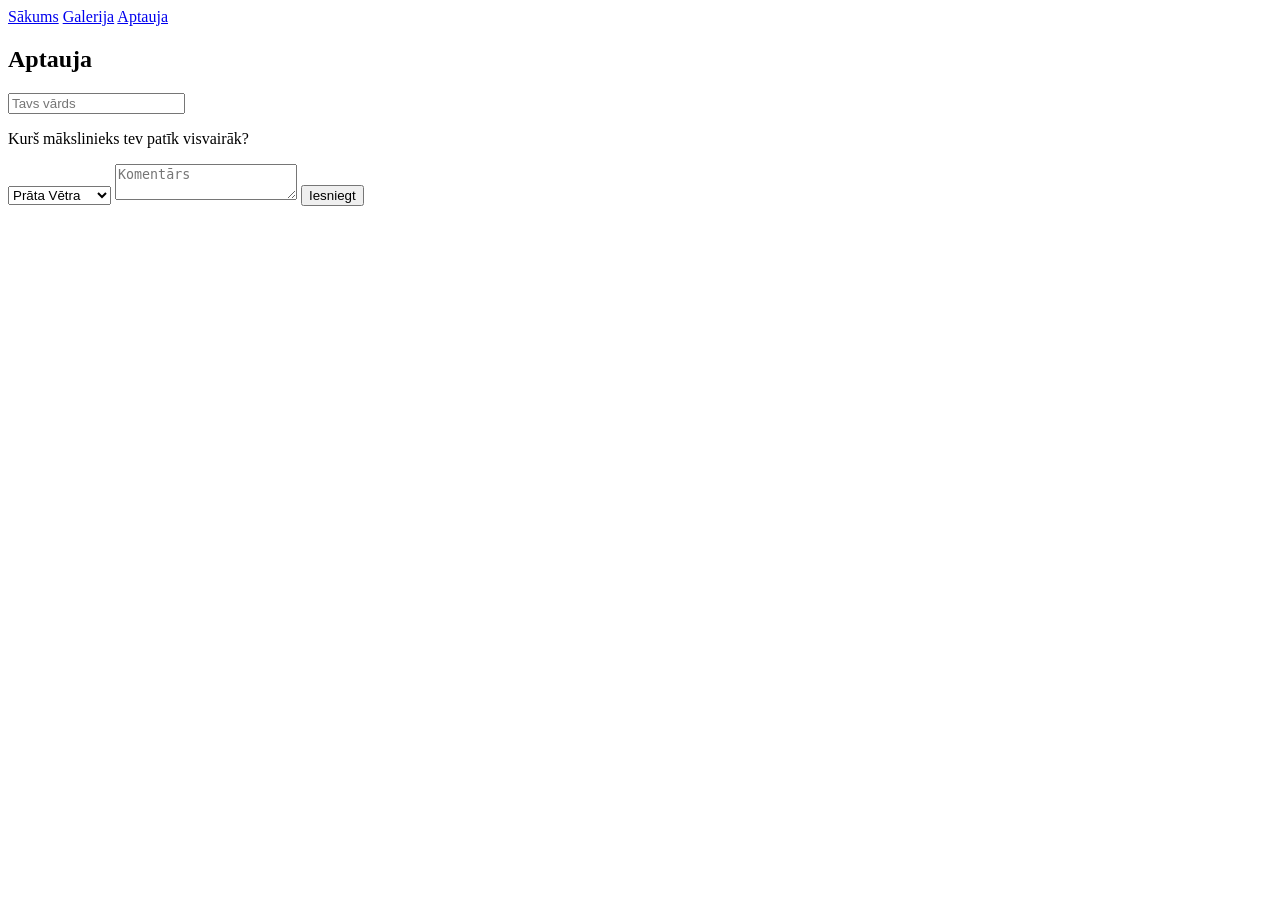
==== aptauja.html @ 79929280 "Add files via upload" ====
<html>
<html lang="lv">
<head>
    <meta charset="UTF-8">
    <title>Aptauja</title>
    <link rel="stylesheet" href="css/style.css">
</head>
<body>

<nav>
    <a href="index.html">Sākums</a>
    <a href="galerija.html">Galerija</a>
    <a href="aptauja.html">Aptauja</a>
</nav>

<h2>Aptauja</h2>

<form id="forma">
    <input type="text" id="vards" placeholder="Tavs vārds">

    <p>Kurš mākslinieks tev patīk visvairāk?</p>
    <select id="izvele">
    <option>Prāta Vētra</option>
    <option>Dons</option>
    <option>Musiqq</option>
    <option>Triana Park</option>
    <option>Aminata</option>
    <option>Prāta Vētra</option>
    <option>Intars Busulis</option>
    <option>Citi zēni</option>
    </select>

    <textarea id="komentars" placeholder="Komentārs"></textarea>

    <button type="submit">Iesniegt</button>
</form>

<p id="rezultats"></p>

<script src="js/script.js"></script>

</body>
</html>
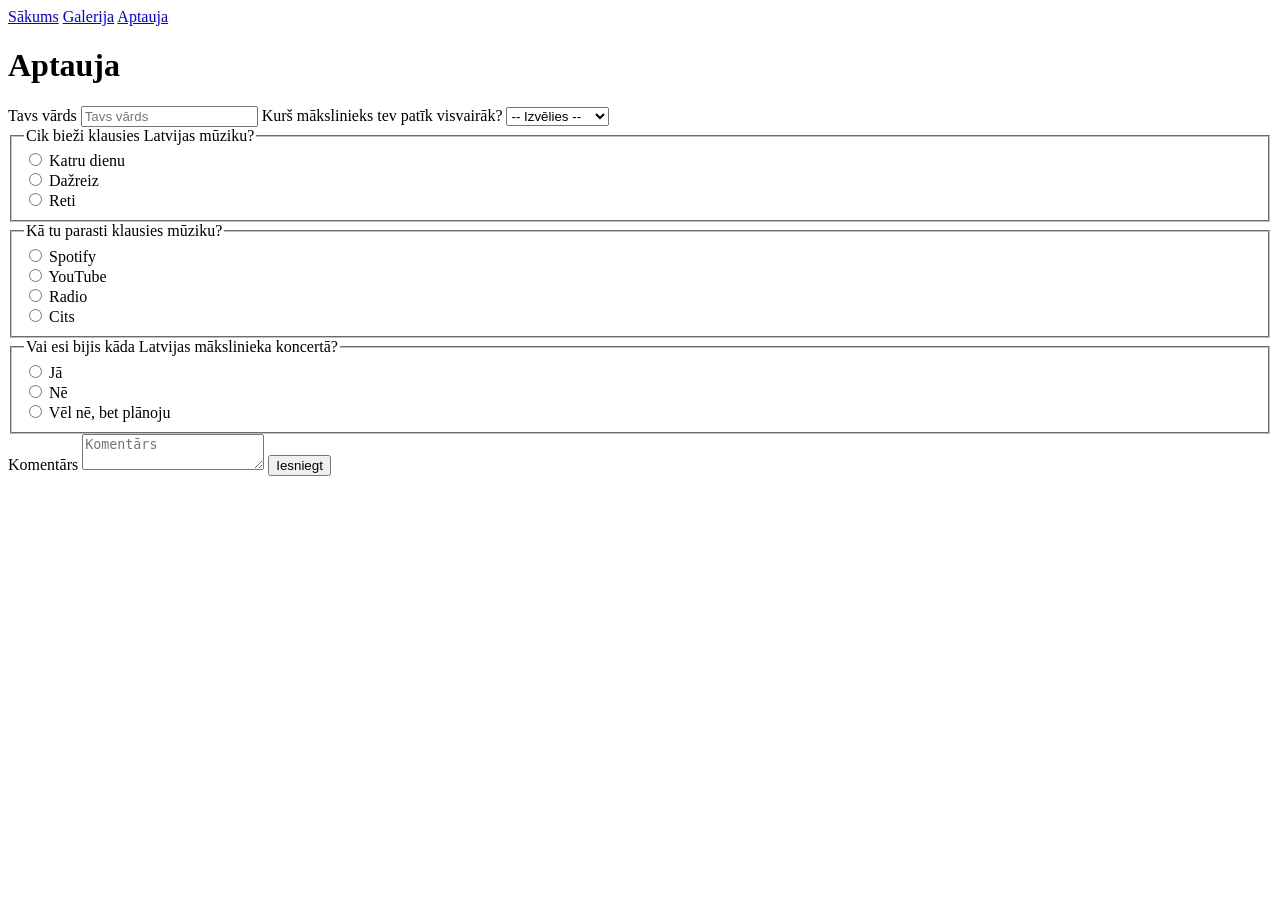
==== commit 89d07646: "Update aptauja.html" ====
--- a/aptauja.html
+++ b/aptauja.html
@@ -1,43 +1,100 @@
-<html>
+<!DOCTYPE html>
 <html lang="lv">
 <head>
     <meta charset="UTF-8">
+    <meta name="viewport" content="width=device-width, initial-scale=1.0">
     <title>Aptauja</title>
     <link rel="stylesheet" href="css/style.css">
 </head>
 <body>
+<header>
+    <nav>
+        <a href="index.html">Sākums</a>
+        <a href="galerija.html">Galerija</a>
+        <a href="aptauja.html">Aptauja</a>
+    </nav>
+</header>
+<main>
+    <h1>Aptauja</h1>
+    <form id="forma">
 
-<nav>
-    <a href="index.html">Sākums</a>
-    <a href="galerija.html">Galerija</a>
-    <a href="aptauja.html">Aptauja</a>
-</nav>
+        <label for="vards">Tavs vārds</label>
+        <input type="text" id="vards" placeholder="Tavs vārds" required>
 
-<h2>Aptauja</h2>
+        <label for="izvele">Kurš mākslinieks tev patīk visvairāk?</label>
+        <select id="izvele" required>
+            <option value="">-- Izvēlies --</option>
+            <option value="prata-vetra">Prāta Vētra</option>
+            <option value="dons">Dons</option>
+            <option value="musiqq">Musiqq</option>
+            <option value="triana-park">Triana Park</option>
+            <option value="aminata">Aminata</option>
+            <option value="busulis">Intars Busulis</option>
+            <option value="citi-zeni">Citi Zēni</option>
+        </select>
 
-<form id="forma">
-    <input type="text" id="vards" placeholder="Tavs vārds">
+        <!-- Jautājums ar radio pogām #1 -->
+        <fieldset>
+            <legend>Cik bieži klausies Latvijas mūziku?</legend>
+            <div>
+                <input type="radio" id="katru-dienu" name="biezums" value="katru-dienu" required>
+                <label for="katru-dienu">Katru dienu</label>
+            </div>
+            <div>
+                <input type="radio" id="dazreiz" name="biezums" value="dazreiz">
+                <label for="dazreiz">Dažreiz</label>
+            </div>
+            <div>
+                <input type="radio" id="reti" name="biezums" value="reti">
+                <label for="reti">Reti</label>
+            </div>
+        </fieldset>
 
-    <p>Kurš mākslinieks tev patīk visvairāk?</p>
-    <select id="izvele">
-    <option>Prāta Vētra</option>
-    <option>Dons</option>
-    <option>Musiqq</option>
-    <option>Triana Park</option>
-    <option>Aminata</option>
-    <option>Prāta Vētra</option>
-    <option>Intars Busulis</option>
-    <option>Citi zēni</option>
-    </select>
+        <!-- Jautājums ar radio pogām #2 -->
+        <fieldset>
+            <legend>Kā tu parasti klausies mūziku?</legend>
+            <div>
+                <input type="radio" id="spotify" name="platforma" value="spotify" required>
+                <label for="spotify">Spotify</label>
+            </div>
+            <div>
+                <input type="radio" id="youtube" name="platforma" value="youtube">
+                <label for="youtube">YouTube</label>
+            </div>
+            <div>
+                <input type="radio" id="radio" name="platforma" value="radio">
+                <label for="radio">Radio</label>
+            </div>
+            <div>
+                <input type="radio" id="cits" name="platforma" value="cits">
+                <label for="cits">Cits</label>
+            </div>
+        </fieldset>
 
-    <textarea id="komentars" placeholder="Komentārs"></textarea>
+        <!-- Jautājums ar radio pogām #3 -->
+        <fieldset>
+            <legend>Vai esi bijis kāda Latvijas mākslinieka koncertā?</legend>
+            <div>
+                <input type="radio" id="ja" name="koncerts" value="ja" required>
+                <label for="ja">Jā</label>
+            </div>
+            <div>
+                <input type="radio" id="ne" name="koncerts" value="ne">
+                <label for="ne">Nē</label>
+            </div>
+            <div>
+                <input type="radio" id="plans" name="koncerts" value="plans">
+                <label for="plans">Vēl nē, bet plānoju</label>
+            </div>
+        </fieldset>
 
-    <button type="submit">Iesniegt</button>
-</form>
+        <label for="komentars">Komentārs</label>
+        <textarea id="komentars" placeholder="Komentārs"></textarea>
 
-<p id="rezultats"></p>
-
+        <button type="submit">Iesniegt</button>
+    </form>
+    <p id="rezultats"></p>
+</main>
 <script src="js/script.js"></script>
-
 </body>
-</html>+</html>
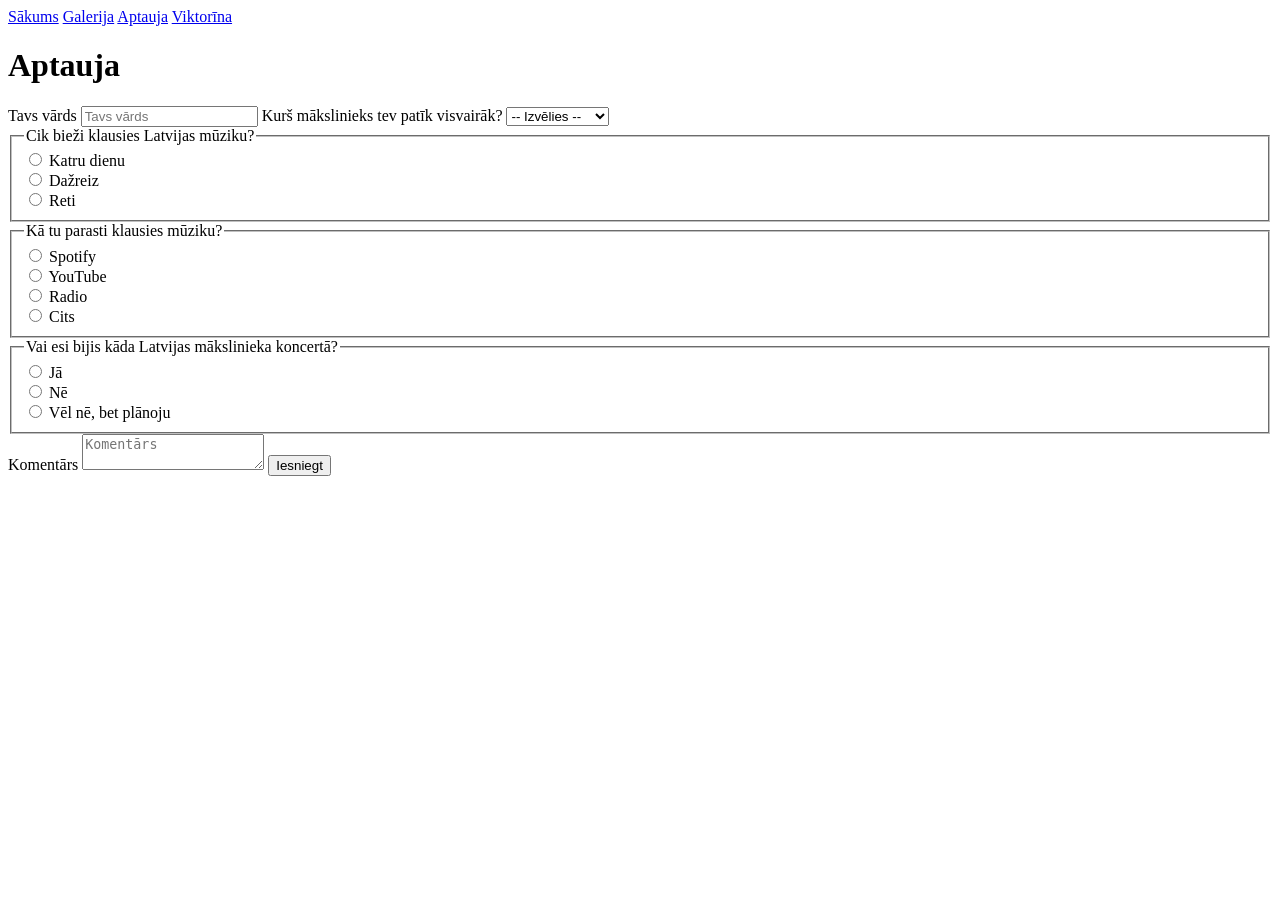
==== commit f7861b2a: "Update aptauja.html" ====
--- a/aptauja.html
+++ b/aptauja.html
@@ -12,6 +12,7 @@
         <a href="index.html">Sākums</a>
         <a href="galerija.html">Galerija</a>
         <a href="aptauja.html">Aptauja</a>
+        <a href="viktorina.html">Viktorīna</a>
     </nav>
 </header>
 <main>
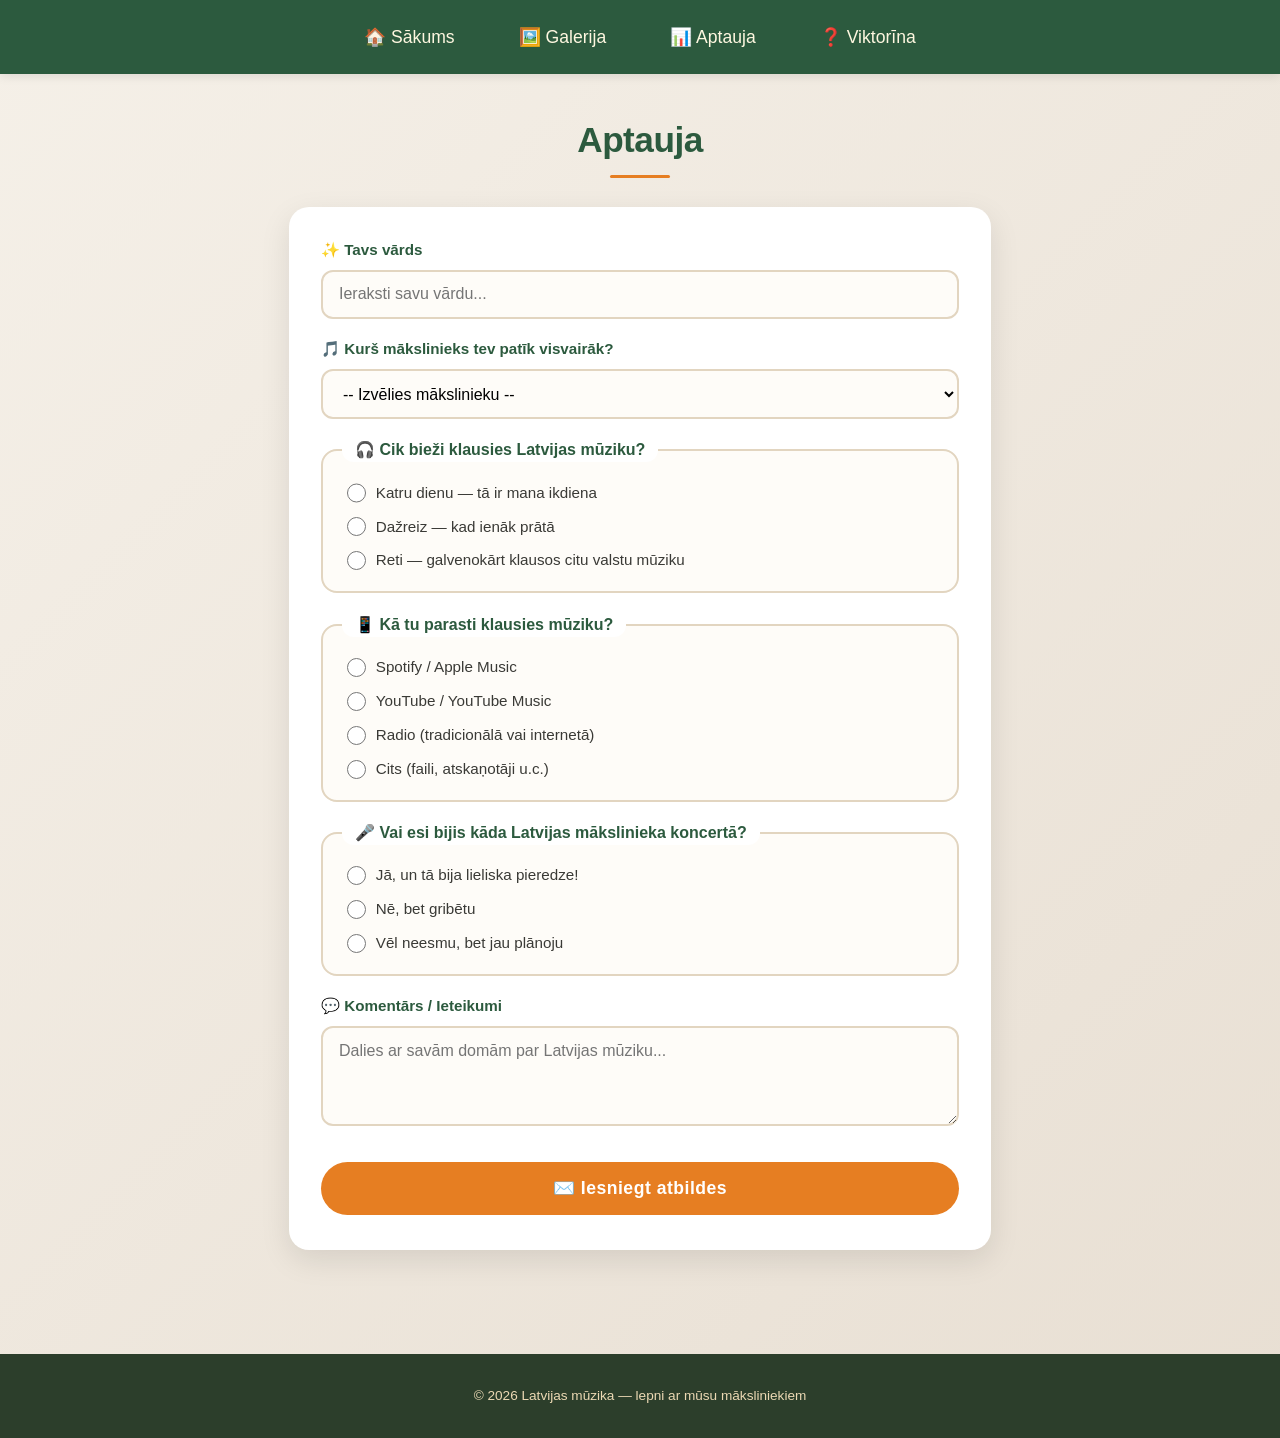
==== commit 58bd5e48: "Update aptauja.html" ====
--- a/aptauja.html
+++ b/aptauja.html
@@ -3,28 +3,268 @@
 <head>
     <meta charset="UTF-8">
     <meta name="viewport" content="width=device-width, initial-scale=1.0">
-    <title>Aptauja</title>
-    <link rel="stylesheet" href="css/style.css">
+    <title>Aptauja – Latvijas pop mūziķi</title>
+    <style>
+        * {
+            margin: 0;
+            padding: 0;
+            box-sizing: border-box;
+        }
+
+        body {
+            font-family: 'Segoe UI', 'Roboto', 'Helvetica Neue', sans-serif;
+            background: linear-gradient(135deg, #f5f0e8 0%, #e8dfd3 100%);
+            color: #2c2b28;
+            line-height: 1.5;
+            min-height: 100vh;
+        }
+
+        /* Header un navigācija */
+        header {
+            background: #2c5a3e;
+            padding: 1rem 2rem;
+            box-shadow: 0 2px 10px rgba(0,0,0,0.1);
+            position: sticky;
+            top: 0;
+            z-index: 100;
+        }
+
+        nav {
+            max-width: 1200px;
+            margin: 0 auto;
+            display: flex;
+            justify-content: center;
+            gap: 2rem;
+            flex-wrap: wrap;
+        }
+
+        nav a {
+            color: #fef7e0;
+            text-decoration: none;
+            font-weight: 500;
+            font-size: 1.1rem;
+            padding: 0.5rem 1rem;
+            border-radius: 25px;
+            transition: all 0.2s ease;
+        }
+
+        nav a:hover {
+            background: rgba(255,255,255,0.2);
+            transform: translateY(-2px);
+        }
+
+        /* Galvenais saturs */
+        main {
+            max-width: 750px;
+            margin: 2.5rem auto;
+            padding: 0 1.5rem;
+        }
+
+        h1 {
+            font-size: 2.2rem;
+            color: #2c5a3e;
+            margin-bottom: 1.8rem;
+            text-align: center;
+            font-weight: 600;
+            letter-spacing: -0.5px;
+            position: relative;
+        }
+
+        h1:after {
+            content: '';
+            display: block;
+            width: 60px;
+            height: 3px;
+            background: #e67e22;
+            margin: 0.5rem auto 0;
+            border-radius: 2px;
+        }
+
+        /* Formas stils */
+        #forma {
+            background: white;
+            border-radius: 20px;
+            padding: 2rem 2rem 2.2rem;
+            box-shadow: 0 10px 30px rgba(0,0,0,0.1);
+        }
+
+        label {
+            display: block;
+            font-weight: 600;
+            color: #2c5a3e;
+            margin-top: 1.2rem;
+            margin-bottom: 0.5rem;
+            font-size: 0.95rem;
+        }
+
+        label:first-of-type {
+            margin-top: 0;
+        }
+
+        input[type="text"],
+        select,
+        textarea {
+            width: 100%;
+            padding: 0.85rem 1rem;
+            border: 2px solid #e2d5c0;
+            border-radius: 12px;
+            font-size: 1rem;
+            font-family: inherit;
+            transition: all 0.2s;
+            background: #fefcf8;
+        }
+
+        input[type="text"]:focus,
+        select:focus,
+        textarea:focus {
+            outline: none;
+            border-color: #e67e22;
+            box-shadow: 0 0 0 3px rgba(230,126,34,0.1);
+            background: white;
+        }
+
+        /* Fieldset (radio grupas) */
+        fieldset {
+            border: 2px solid #e2d5c0;
+            border-radius: 16px;
+            padding: 1.2rem 1.5rem;
+            margin-top: 1.2rem;
+            background: #fefcf8;
+        }
+
+        legend {
+            padding: 0 0.8rem;
+            font-weight: 700;
+            color: #2c5a3e;
+            font-size: 1rem;
+            background: white;
+            border-radius: 20px;
+            margin-left: -0.3rem;
+        }
+
+        fieldset div {
+            margin-bottom: 0.7rem;
+            display: flex;
+            align-items: center;
+            gap: 0.6rem;
+        }
+
+        fieldset div:last-child {
+            margin-bottom: 0;
+        }
+
+        input[type="radio"] {
+            width: 1.2rem;
+            height: 1.2rem;
+            accent-color: #e67e22;
+            cursor: pointer;
+        }
+
+        fieldset label {
+            margin: 0;
+            font-weight: normal;
+            color: #3a3a36;
+            cursor: pointer;
+        }
+
+        textarea {
+            resize: vertical;
+            min-height: 100px;
+        }
+
+        button[type="submit"] {
+            background: #e67e22;
+            color: white;
+            border: none;
+            padding: 1rem 2rem;
+            font-size: 1.1rem;
+            font-weight: 700;
+            border-radius: 40px;
+            cursor: pointer;
+            width: 100%;
+            margin-top: 1.8rem;
+            transition: all 0.2s;
+            letter-spacing: 0.5px;
+        }
+
+        button[type="submit"]:hover {
+            background: #bf6016;
+            transform: translateY(-2px);
+            box-shadow: 0 5px 15px rgba(191,96,22,0.3);
+        }
+
+        /* Rezultāta paziņojums */
+        #rezultats {
+            margin-top: 1.5rem;
+            padding: 1rem;
+            border-radius: 12px;
+            text-align: center;
+            font-weight: 500;
+            transition: all 0.2s;
+        }
+
+        .success-message {
+            background: #d4edda;
+            color: #155724;
+            border-left: 4px solid #28a745;
+        }
+
+        .error-message {
+            background: #f8d7da;
+            color: #721c24;
+            border-left: 4px solid #dc3545;
+        }
+
+        /* Footer */
+        footer {
+            text-align: center;
+            padding: 2rem;
+            margin-top: 3rem;
+            background: #2c3e2b;
+            color: #ecd9b4;
+            font-size: 0.85rem;
+        }
+
+        /* Responsive */
+        @media (max-width: 600px) {
+            main {
+                padding: 0 1rem;
+            }
+            #forma {
+                padding: 1.5rem;
+            }
+            h1 {
+                font-size: 1.8rem;
+            }
+            nav {
+                gap: 1rem;
+            }
+            nav a {
+                font-size: 0.95rem;
+                padding: 0.4rem 0.8rem;
+            }
+        }
+    </style>
 </head>
 <body>
 <header>
     <nav>
-        <a href="index.html">Sākums</a>
-        <a href="galerija.html">Galerija</a>
-        <a href="aptauja.html">Aptauja</a>
-        <a href="viktorina.html">Viktorīna</a>
+        <a href="index.html">🏠 Sākums</a>
+        <a href="galerija.html">🖼️ Galerija</a>
+        <a href="aptauja.html">📊 Aptauja</a>
+        <a href="viktorina.html">❓ Viktorīna</a>
     </nav>
 </header>
+
 <main>
     <h1>Aptauja</h1>
     <form id="forma">
-
-        <label for="vards">Tavs vārds</label>
-        <input type="text" id="vards" placeholder="Tavs vārds" required>
-
-        <label for="izvele">Kurš mākslinieks tev patīk visvairāk?</label>
+        <label for="vards">✨ Tavs vārds</label>
+        <input type="text" id="vards" placeholder="Ieraksti savu vārdu..." required>
+
+        <label for="izvele">🎵 Kurš mākslinieks tev patīk visvairāk?</label>
         <select id="izvele" required>
-            <option value="">-- Izvēlies --</option>
+            <option value="">-- Izvēlies mākslinieku --</option>
             <option value="prata-vetra">Prāta Vētra</option>
             <option value="dons">Dons</option>
             <option value="musiqq">Musiqq</option>
@@ -36,66 +276,164 @@
 
         <!-- Jautājums ar radio pogām #1 -->
         <fieldset>
-            <legend>Cik bieži klausies Latvijas mūziku?</legend>
+            <legend>🎧 Cik bieži klausies Latvijas mūziku?</legend>
             <div>
                 <input type="radio" id="katru-dienu" name="biezums" value="katru-dienu" required>
-                <label for="katru-dienu">Katru dienu</label>
+                <label for="katru-dienu">Katru dienu — tā ir mana ikdiena</label>
             </div>
             <div>
                 <input type="radio" id="dazreiz" name="biezums" value="dazreiz">
-                <label for="dazreiz">Dažreiz</label>
+                <label for="dazreiz">Dažreiz — kad ienāk prātā</label>
             </div>
             <div>
                 <input type="radio" id="reti" name="biezums" value="reti">
-                <label for="reti">Reti</label>
+                <label for="reti">Reti — galvenokārt klausos citu valstu mūziku</label>
             </div>
         </fieldset>
 
         <!-- Jautājums ar radio pogām #2 -->
         <fieldset>
-            <legend>Kā tu parasti klausies mūziku?</legend>
+            <legend>📱 Kā tu parasti klausies mūziku?</legend>
             <div>
                 <input type="radio" id="spotify" name="platforma" value="spotify" required>
-                <label for="spotify">Spotify</label>
+                <label for="spotify">Spotify / Apple Music</label>
             </div>
             <div>
                 <input type="radio" id="youtube" name="platforma" value="youtube">
-                <label for="youtube">YouTube</label>
+                <label for="youtube">YouTube / YouTube Music</label>
             </div>
             <div>
                 <input type="radio" id="radio" name="platforma" value="radio">
-                <label for="radio">Radio</label>
+                <label for="radio">Radio (tradicionālā vai internetā)</label>
             </div>
             <div>
                 <input type="radio" id="cits" name="platforma" value="cits">
-                <label for="cits">Cits</label>
+                <label for="cits">Cits (faili, atskaņotāji u.c.)</label>
             </div>
         </fieldset>
 
         <!-- Jautājums ar radio pogām #3 -->
         <fieldset>
-            <legend>Vai esi bijis kāda Latvijas mākslinieka koncertā?</legend>
+            <legend>🎤 Vai esi bijis kāda Latvijas mākslinieka koncertā?</legend>
             <div>
                 <input type="radio" id="ja" name="koncerts" value="ja" required>
-                <label for="ja">Jā</label>
+                <label for="ja">Jā, un tā bija lieliska pieredze!</label>
             </div>
             <div>
                 <input type="radio" id="ne" name="koncerts" value="ne">
-                <label for="ne">Nē</label>
+                <label for="ne">Nē, bet gribētu</label>
             </div>
             <div>
                 <input type="radio" id="plans" name="koncerts" value="plans">
-                <label for="plans">Vēl nē, bet plānoju</label>
+                <label for="plans">Vēl neesmu, bet jau plānoju</label>
             </div>
         </fieldset>
 
-        <label for="komentars">Komentārs</label>
-        <textarea id="komentars" placeholder="Komentārs"></textarea>
-
-        <button type="submit">Iesniegt</button>
+        <label for="komentars">💬 Komentārs / Ieteikumi</label>
+        <textarea id="komentars" placeholder="Dalies ar savām domām par Latvijas mūziku..."></textarea>
+
+        <button type="submit">✉️ Iesniegt atbildes</button>
     </form>
     <p id="rezultats"></p>
 </main>
-<script src="js/script.js"></script>
+
+<footer>
+    <p>© 2026 Latvijas mūzika — lepni ar mūsu māksliniekiem</p>
+</footer>
+
+<script>
+    // Aptaujas apstrāde
+    const forma = document.getElementById('forma');
+    const rezultatsParagr = document.getElementById('rezultats');
+
+    forma.addEventListener('submit', function(event) {
+        event.preventDefault();
+
+        // Validācija
+        const vards = document.getElementById('vards').value.trim();
+        const izvele = document.getElementById('izvele').value;
+        
+        if (!vards) {
+            paraditKļūdu('Lūdzu, ievadi savu vārdu!');
+            return;
+        }
+        
+        if (!izvele) {
+            paraditKļūdu('Lūdzu, izvēlies savu mīļāko mākslinieku!');
+            return;
+        }
+
+        // Pārbaudīt radio grupas
+        const biezkumsRad = document.querySelector('input[name="biezums"]:checked');
+        const platformaRad = document.querySelector('input[name="platforma"]:checked');
+        const koncertsRad = document.querySelector('input[name="koncerts"]:checked');
+        
+        if (!biezkumsRad) {
+            paraditKļūdu('Lūdzu, atbildi uz jautājumu "Cik bieži klausies Latvijas mūziku?"');
+            return;
+        }
+        
+        if (!platformaRad) {
+            paraditKļūdu('Lūdzu, atbildi uz jautājumu "Kā tu parasti klausies mūziku?"');
+            return;
+        }
+        
+        if (!koncertsRad) {
+            paraditKļūdu('Lūdzu, atbildi uz jautājumu par koncertu apmeklēšanu!');
+            return;
+        }
+
+        // Iegūt izvēlēto mākslinieka nosaukumu
+        const izveleSelect = document.getElementById('izvele');
+        const izveletaisMaksl = izveleSelect.options[izveleSelect.selectedIndex].text;
+        
+        const komentars = document.getElementById('komentars').value.trim();
+        
+        // Rezultāta ziņojums
+        const rezultatsZina = `🎉 Paldies, ${vards}! Tavas atbildes ir saņemtas!<br>
+                               📌 Mīļākais mākslinieks: ${izveletaisMaksl}<br>
+                               ${komentars ? `💬 Komentārs: "${komentars}"` : ''}`;
+        
+        rezultatsParagr.innerHTML = rezultatsZina;
+        rezultatsParagr.className = 'success-message';
+        rezultatsParagr.style.display = 'block';
+        
+        // Notīrīt formu (pēc izvēles)
+        forma.reset();
+        
+        // Pēc 5 sekundēm paslēpt ziņu
+        setTimeout(() => {
+            rezultatsParagr.style.display = 'none';
+        }, 5000);
+        
+        // Opcionāli - ierakstīt konsolē (simulē datu saglabāšanu)
+        console.log('Aptaujas dati:', {
+            vards: vards,
+            izvele: izveletaisMaksl,
+            biezkums: biezkumsRad.value,
+            platforma: platformaRad.value,
+            koncerts: koncertsRad.value,
+            komentars: komentars
+        });
+    });
+    
+    function paraditKļūdu(ziņa) {
+        rezultatsParagr.innerHTML = `⚠️ ${ziņa}`;
+        rezultatsParagr.className = 'error-message';
+        rezultatsParagr.style.display = 'block';
+        
+        setTimeout(() => {
+            rezultatsParagr.style.display = 'none';
+        }, 4000);
+    }
+    
+    // Automātiski paslēpt rezultātu, ja lietotājs sāk aizpildīt formu no jauna
+    const visiLauki = forma.querySelectorAll('input, select, textarea');
+    visiLauki.forEach(lauks => {
+        lauks.addEventListener('focus', () => {
+            rezultatsParagr.style.display = 'none';
+        });
+    });
+</script>
 </body>
 </html>
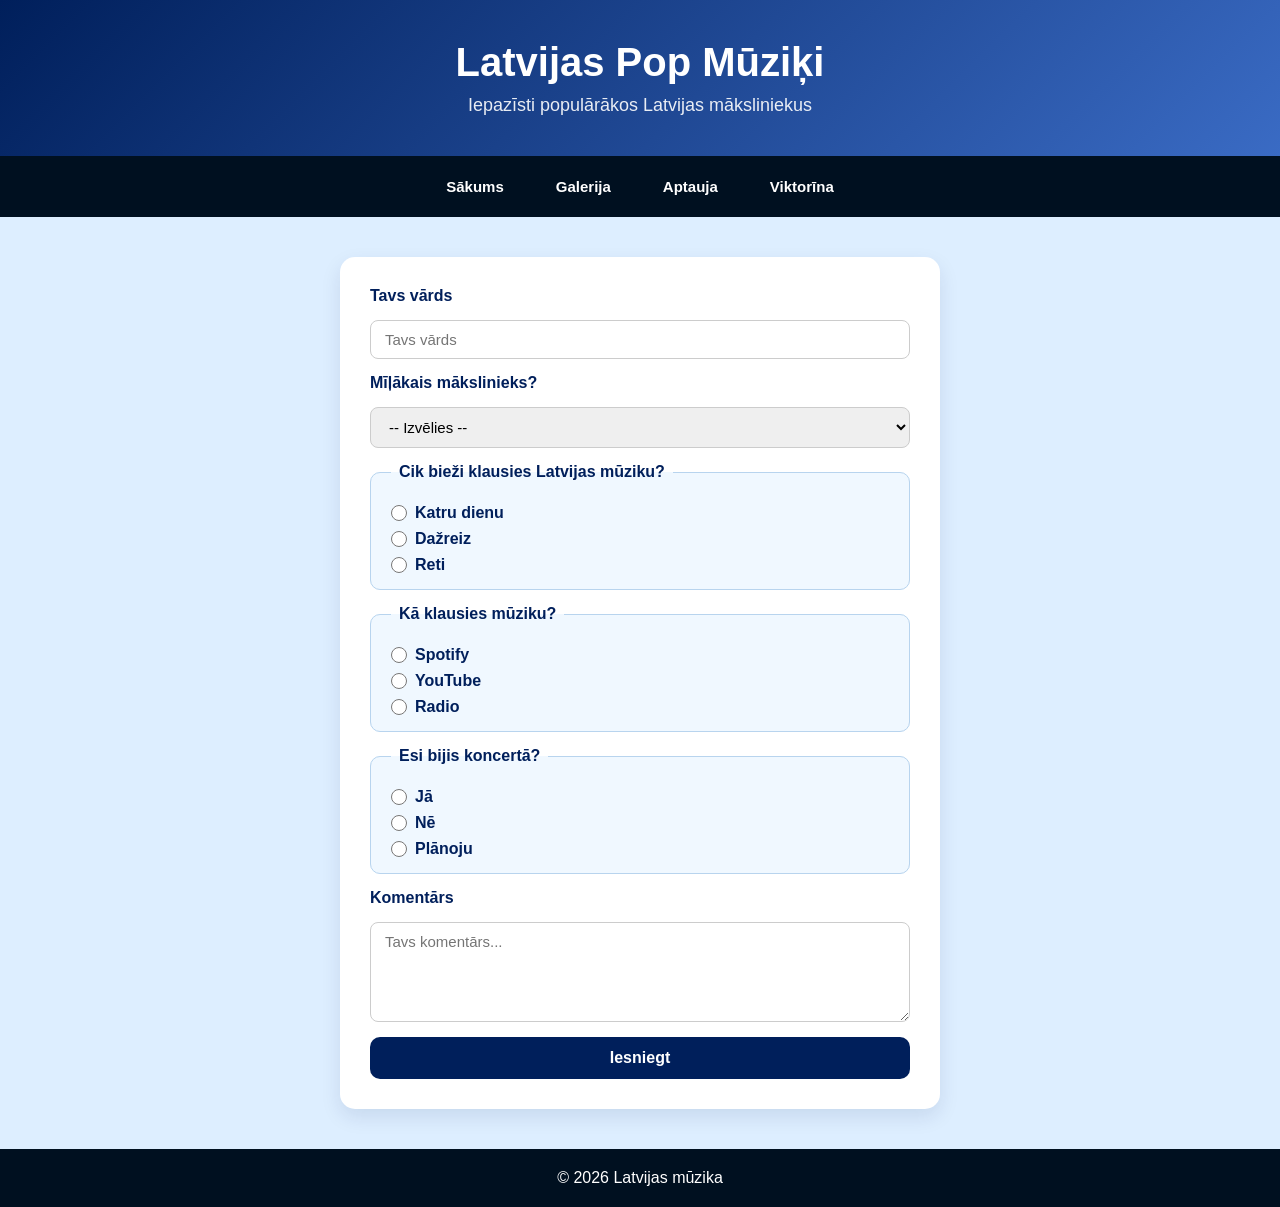
==== commit 34bb8647: "Update aptauja.html" ====
--- a/aptauja.html
+++ b/aptauja.html
@@ -1,439 +1,49 @@
 <!DOCTYPE html>
 <html lang="lv">
-<head>
-    <meta charset="UTF-8">
-    <meta name="viewport" content="width=device-width, initial-scale=1.0">
-    <title>Aptauja – Latvijas pop mūziķi</title>
-    <style>
-        * {
-            margin: 0;
-            padding: 0;
-            box-sizing: border-box;
-        }
+<head><meta charset="UTF-8"><meta name="viewport" content="width=device-width, initial-scale=1.0"><title>Aptauja</title><link rel="stylesheet" href="style.css"></head>
+<body>
+<header><h1>Latvijas Pop Mūziķi</h1><p>Iepazīsti populārākos Latvijas māksliniekus</p></header>
+<nav><a href="index.html">Sākums</a><a href="galerija.html">Galerija</a><a href="aptauja.html">Aptauja</a><a href="viktorina.html">Viktorīna</a></nav>
 
-        body {
-            font-family: 'Segoe UI', 'Roboto', 'Helvetica Neue', sans-serif;
-            background: linear-gradient(135deg, #f5f0e8 0%, #e8dfd3 100%);
-            color: #2c2b28;
-            line-height: 1.5;
-            min-height: 100vh;
-        }
-
-        /* Header un navigācija */
-        header {
-            background: #2c5a3e;
-            padding: 1rem 2rem;
-            box-shadow: 0 2px 10px rgba(0,0,0,0.1);
-            position: sticky;
-            top: 0;
-            z-index: 100;
-        }
-
-        nav {
-            max-width: 1200px;
-            margin: 0 auto;
-            display: flex;
-            justify-content: center;
-            gap: 2rem;
-            flex-wrap: wrap;
-        }
-
-        nav a {
-            color: #fef7e0;
-            text-decoration: none;
-            font-weight: 500;
-            font-size: 1.1rem;
-            padding: 0.5rem 1rem;
-            border-radius: 25px;
-            transition: all 0.2s ease;
-        }
-
-        nav a:hover {
-            background: rgba(255,255,255,0.2);
-            transform: translateY(-2px);
-        }
-
-        /* Galvenais saturs */
-        main {
-            max-width: 750px;
-            margin: 2.5rem auto;
-            padding: 0 1.5rem;
-        }
-
-        h1 {
-            font-size: 2.2rem;
-            color: #2c5a3e;
-            margin-bottom: 1.8rem;
-            text-align: center;
-            font-weight: 600;
-            letter-spacing: -0.5px;
-            position: relative;
-        }
-
-        h1:after {
-            content: '';
-            display: block;
-            width: 60px;
-            height: 3px;
-            background: #e67e22;
-            margin: 0.5rem auto 0;
-            border-radius: 2px;
-        }
-
-        /* Formas stils */
-        #forma {
-            background: white;
-            border-radius: 20px;
-            padding: 2rem 2rem 2.2rem;
-            box-shadow: 0 10px 30px rgba(0,0,0,0.1);
-        }
-
-        label {
-            display: block;
-            font-weight: 600;
-            color: #2c5a3e;
-            margin-top: 1.2rem;
-            margin-bottom: 0.5rem;
-            font-size: 0.95rem;
-        }
-
-        label:first-of-type {
-            margin-top: 0;
-        }
-
-        input[type="text"],
-        select,
-        textarea {
-            width: 100%;
-            padding: 0.85rem 1rem;
-            border: 2px solid #e2d5c0;
-            border-radius: 12px;
-            font-size: 1rem;
-            font-family: inherit;
-            transition: all 0.2s;
-            background: #fefcf8;
-        }
-
-        input[type="text"]:focus,
-        select:focus,
-        textarea:focus {
-            outline: none;
-            border-color: #e67e22;
-            box-shadow: 0 0 0 3px rgba(230,126,34,0.1);
-            background: white;
-        }
-
-        /* Fieldset (radio grupas) */
-        fieldset {
-            border: 2px solid #e2d5c0;
-            border-radius: 16px;
-            padding: 1.2rem 1.5rem;
-            margin-top: 1.2rem;
-            background: #fefcf8;
-        }
-
-        legend {
-            padding: 0 0.8rem;
-            font-weight: 700;
-            color: #2c5a3e;
-            font-size: 1rem;
-            background: white;
-            border-radius: 20px;
-            margin-left: -0.3rem;
-        }
-
-        fieldset div {
-            margin-bottom: 0.7rem;
-            display: flex;
-            align-items: center;
-            gap: 0.6rem;
-        }
-
-        fieldset div:last-child {
-            margin-bottom: 0;
-        }
-
-        input[type="radio"] {
-            width: 1.2rem;
-            height: 1.2rem;
-            accent-color: #e67e22;
-            cursor: pointer;
-        }
-
-        fieldset label {
-            margin: 0;
-            font-weight: normal;
-            color: #3a3a36;
-            cursor: pointer;
-        }
-
-        textarea {
-            resize: vertical;
-            min-height: 100px;
-        }
-
-        button[type="submit"] {
-            background: #e67e22;
-            color: white;
-            border: none;
-            padding: 1rem 2rem;
-            font-size: 1.1rem;
-            font-weight: 700;
-            border-radius: 40px;
-            cursor: pointer;
-            width: 100%;
-            margin-top: 1.8rem;
-            transition: all 0.2s;
-            letter-spacing: 0.5px;
-        }
-
-        button[type="submit"]:hover {
-            background: #bf6016;
-            transform: translateY(-2px);
-            box-shadow: 0 5px 15px rgba(191,96,22,0.3);
-        }
-
-        /* Rezultāta paziņojums */
-        #rezultats {
-            margin-top: 1.5rem;
-            padding: 1rem;
-            border-radius: 12px;
-            text-align: center;
-            font-weight: 500;
-            transition: all 0.2s;
-        }
-
-        .success-message {
-            background: #d4edda;
-            color: #155724;
-            border-left: 4px solid #28a745;
-        }
-
-        .error-message {
-            background: #f8d7da;
-            color: #721c24;
-            border-left: 4px solid #dc3545;
-        }
-
-        /* Footer */
-        footer {
-            text-align: center;
-            padding: 2rem;
-            margin-top: 3rem;
-            background: #2c3e2b;
-            color: #ecd9b4;
-            font-size: 0.85rem;
-        }
-
-        /* Responsive */
-        @media (max-width: 600px) {
-            main {
-                padding: 0 1rem;
-            }
-            #forma {
-                padding: 1.5rem;
-            }
-            h1 {
-                font-size: 1.8rem;
-            }
-            nav {
-                gap: 1rem;
-            }
-            nav a {
-                font-size: 0.95rem;
-                padding: 0.4rem 0.8rem;
-            }
-        }
-    </style>
-</head>
-<body>
-<header>
-    <nav>
-        <a href="index.html">🏠 Sākums</a>
-        <a href="galerija.html">🖼️ Galerija</a>
-        <a href="aptauja.html">📊 Aptauja</a>
-        <a href="viktorina.html">❓ Viktorīna</a>
-    </nav>
-</header>
-
-<main>
-    <h1>Aptauja</h1>
-    <form id="forma">
-        <label for="vards">✨ Tavs vārds</label>
-        <input type="text" id="vards" placeholder="Ieraksti savu vārdu..." required>
-
-        <label for="izvele">🎵 Kurš mākslinieks tev patīk visvairāk?</label>
-        <select id="izvele" required>
-            <option value="">-- Izvēlies mākslinieku --</option>
-            <option value="prata-vetra">Prāta Vētra</option>
-            <option value="dons">Dons</option>
-            <option value="musiqq">Musiqq</option>
-            <option value="triana-park">Triana Park</option>
-            <option value="aminata">Aminata</option>
-            <option value="busulis">Intars Busulis</option>
-            <option value="citi-zeni">Citi Zēni</option>
-        </select>
-
-        <!-- Jautājums ar radio pogām #1 -->
-        <fieldset>
-            <legend>🎧 Cik bieži klausies Latvijas mūziku?</legend>
-            <div>
-                <input type="radio" id="katru-dienu" name="biezums" value="katru-dienu" required>
-                <label for="katru-dienu">Katru dienu — tā ir mana ikdiena</label>
-            </div>
-            <div>
-                <input type="radio" id="dazreiz" name="biezums" value="dazreiz">
-                <label for="dazreiz">Dažreiz — kad ienāk prātā</label>
-            </div>
-            <div>
-                <input type="radio" id="reti" name="biezums" value="reti">
-                <label for="reti">Reti — galvenokārt klausos citu valstu mūziku</label>
-            </div>
-        </fieldset>
-
-        <!-- Jautājums ar radio pogām #2 -->
-        <fieldset>
-            <legend>📱 Kā tu parasti klausies mūziku?</legend>
-            <div>
-                <input type="radio" id="spotify" name="platforma" value="spotify" required>
-                <label for="spotify">Spotify / Apple Music</label>
-            </div>
-            <div>
-                <input type="radio" id="youtube" name="platforma" value="youtube">
-                <label for="youtube">YouTube / YouTube Music</label>
-            </div>
-            <div>
-                <input type="radio" id="radio" name="platforma" value="radio">
-                <label for="radio">Radio (tradicionālā vai internetā)</label>
-            </div>
-            <div>
-                <input type="radio" id="cits" name="platforma" value="cits">
-                <label for="cits">Cits (faili, atskaņotāji u.c.)</label>
-            </div>
-        </fieldset>
-
-        <!-- Jautājums ar radio pogām #3 -->
-        <fieldset>
-            <legend>🎤 Vai esi bijis kāda Latvijas mākslinieka koncertā?</legend>
-            <div>
-                <input type="radio" id="ja" name="koncerts" value="ja" required>
-                <label for="ja">Jā, un tā bija lieliska pieredze!</label>
-            </div>
-            <div>
-                <input type="radio" id="ne" name="koncerts" value="ne">
-                <label for="ne">Nē, bet gribētu</label>
-            </div>
-            <div>
-                <input type="radio" id="plans" name="koncerts" value="plans">
-                <label for="plans">Vēl neesmu, bet jau plānoju</label>
-            </div>
-        </fieldset>
-
-        <label for="komentars">💬 Komentārs / Ieteikumi</label>
-        <textarea id="komentars" placeholder="Dalies ar savām domām par Latvijas mūziku..."></textarea>
-
-        <button type="submit">✉️ Iesniegt atbildes</button>
-    </form>
-    <p id="rezultats"></p>
-</main>
-
-<footer>
-    <p>© 2026 Latvijas mūzika — lepni ar mūsu māksliniekiem</p>
-</footer>
+<form id="forma">
+    <label>Tavs vārds</label>
+    <input type="text" id="vards" placeholder="Tavs vārds" required>
+    <label>Mīļākais mākslinieks?</label>
+    <select id="izvele" required><option value="">-- Izvēlies --</option><option>Prāta Vētra</option><option>Dons</option><option>Musiqq</option><option>Triana Park</option><option>Aminata</option><option>Intars Busulis</option><option>Citi Zēni</option></select>
+    <fieldset><legend>Cik bieži klausies Latvijas mūziku?</legend>
+        <div><input type="radio" name="biezums" value="katru-dienu" required><label>Katru dienu</label></div>
+        <div><input type="radio" name="biezums" value="dazreiz"><label>Dažreiz</label></div>
+        <div><input type="radio" name="biezums" value="reti"><label>Reti</label></div>
+    </fieldset>
+    <fieldset><legend>Kā klausies mūziku?</legend>
+        <div><input type="radio" name="platforma" value="spotify" required><label>Spotify</label></div>
+        <div><input type="radio" name="platforma" value="youtube"><label>YouTube</label></div>
+        <div><input type="radio" name="platforma" value="radio"><label>Radio</label></div>
+    </fieldset>
+    <fieldset><legend>Esi bijis koncertā?</legend>
+        <div><input type="radio" name="koncerts" value="ja" required><label>Jā</label></div>
+        <div><input type="radio" name="koncerts" value="ne"><label>Nē</label></div>
+        <div><input type="radio" name="koncerts" value="plans"><label>Plānoju</label></div>
+    </fieldset>
+    <label>Komentārs</label><textarea id="komentars" placeholder="Tavs komentārs..."></textarea>
+    <button type="submit">Iesniegt</button>
+</form>
+<p id="rezultats"></p>
+<footer><p>© 2026 Latvijas mūzika</p></footer>
 
 <script>
-    // Aptaujas apstrāde
-    const forma = document.getElementById('forma');
-    const rezultatsParagr = document.getElementById('rezultats');
-
-    forma.addEventListener('submit', function(event) {
-        event.preventDefault();
-
-        // Validācija
-        const vards = document.getElementById('vards').value.trim();
-        const izvele = document.getElementById('izvele').value;
-        
-        if (!vards) {
-            paraditKļūdu('Lūdzu, ievadi savu vārdu!');
-            return;
-        }
-        
-        if (!izvele) {
-            paraditKļūdu('Lūdzu, izvēlies savu mīļāko mākslinieku!');
-            return;
-        }
-
-        // Pārbaudīt radio grupas
-        const biezkumsRad = document.querySelector('input[name="biezums"]:checked');
-        const platformaRad = document.querySelector('input[name="platforma"]:checked');
-        const koncertsRad = document.querySelector('input[name="koncerts"]:checked');
-        
-        if (!biezkumsRad) {
-            paraditKļūdu('Lūdzu, atbildi uz jautājumu "Cik bieži klausies Latvijas mūziku?"');
-            return;
-        }
-        
-        if (!platformaRad) {
-            paraditKļūdu('Lūdzu, atbildi uz jautājumu "Kā tu parasti klausies mūziku?"');
-            return;
-        }
-        
-        if (!koncertsRad) {
-            paraditKļūdu('Lūdzu, atbildi uz jautājumu par koncertu apmeklēšanu!');
-            return;
-        }
-
-        // Iegūt izvēlēto mākslinieka nosaukumu
-        const izveleSelect = document.getElementById('izvele');
-        const izveletaisMaksl = izveleSelect.options[izveleSelect.selectedIndex].text;
-        
-        const komentars = document.getElementById('komentars').value.trim();
-        
-        // Rezultāta ziņojums
-        const rezultatsZina = `🎉 Paldies, ${vards}! Tavas atbildes ir saņemtas!<br>
-                               📌 Mīļākais mākslinieks: ${izveletaisMaksl}<br>
-                               ${komentars ? `💬 Komentārs: "${komentars}"` : ''}`;
-        
-        rezultatsParagr.innerHTML = rezultatsZina;
-        rezultatsParagr.className = 'success-message';
-        rezultatsParagr.style.display = 'block';
-        
-        // Notīrīt formu (pēc izvēles)
-        forma.reset();
-        
-        // Pēc 5 sekundēm paslēpt ziņu
-        setTimeout(() => {
-            rezultatsParagr.style.display = 'none';
-        }, 5000);
-        
-        // Opcionāli - ierakstīt konsolē (simulē datu saglabāšanu)
-        console.log('Aptaujas dati:', {
-            vards: vards,
-            izvele: izveletaisMaksl,
-            biezkums: biezkumsRad.value,
-            platforma: platformaRad.value,
-            koncerts: koncertsRad.value,
-            komentars: komentars
-        });
-    });
-    
-    function paraditKļūdu(ziņa) {
-        rezultatsParagr.innerHTML = `⚠️ ${ziņa}`;
-        rezultatsParagr.className = 'error-message';
-        rezultatsParagr.style.display = 'block';
-        
-        setTimeout(() => {
-            rezultatsParagr.style.display = 'none';
-        }, 4000);
-    }
-    
-    // Automātiski paslēpt rezultātu, ja lietotājs sāk aizpildīt formu no jauna
-    const visiLauki = forma.querySelectorAll('input, select, textarea');
-    visiLauki.forEach(lauks => {
-        lauks.addEventListener('focus', () => {
-            rezultatsParagr.style.display = 'none';
-        });
-    });
+document.getElementById('forma').addEventListener('submit',function(e){
+    e.preventDefault();
+    let vards=document.getElementById('vards').value.trim();
+    let izvele=document.getElementById('izvele').value;
+    if(!vards||!izvele) return alert('Lūdzu aizpildi vārdu un izvēlies mākslinieku!');
+    if(!document.querySelector('input[name="biezums"]:checked')) return alert('Izvēlies, cik bieži klausies mūziku!');
+    if(!document.querySelector('input[name="platforma"]:checked')) return alert('Izvēlies platformu!');
+    if(!document.querySelector('input[name="koncerts"]:checked')) return alert('Izvēlies par koncertu!');
+    document.getElementById('rezultats').innerHTML='✅ Paldies, '+vards+'! Tava atbilde pieņemta!';
+    document.getElementById('forma').reset();
+    setTimeout(()=>document.getElementById('rezultats').innerHTML='',3000);
+});
 </script>
 </body>
 </html>
--- a/style.css
+++ b/style.css
@@ -0,0 +1,73 @@
+*{margin:0;padding:0;box-sizing:border-box}
+body{font-family:'Segoe UI',Arial,sans-serif;background:#ddeeff;color:#333}
+
+/* HEADER */
+header{background:linear-gradient(135deg,#001f5b,#3a6bc4);color:#fff;text-align:center;padding:40px 20px}
+header h1{font-size:40px;margin-bottom:10px}
+header p{font-size:18px;opacity:.9}
+
+/* NAV */
+nav{background:#001020;display:flex;justify-content:center;gap:20px;padding:14px 20px;flex-wrap:wrap}
+nav a{color:#fff;text-decoration:none;font-weight:700;font-size:15px;padding:8px 16px;border-radius:8px;transition:background .3s}
+nav a:hover{background:#3a6bc4}
+
+/* MĀKSLINIEKU BLOKI */
+.artist{background:#fff;margin:30px auto;padding:25px;width:85%;max-width:800px;border-radius:15px;text-align:center;box-shadow:0 8px 20px rgba(0,31,91,.1);transition:transform .3s}
+.artist:hover{transform:translateY(-5px);box-shadow:0 12px 25px rgba(0,31,91,.2)}
+.artist h2{margin-bottom:15px;color:#001f5b}
+.artist img{width:100%;max-width:450px;border-radius:12px;margin-bottom:15px}
+.artist p{font-size:16px;line-height:1.6;margin-bottom:15px}
+.artist a{display:inline-block;padding:12px 18px;background:#001f5b;color:#fff;text-decoration:none;border-radius:10px;font-weight:700;transition:background .3s}
+.artist a:hover{background:#3a6bc4}
+
+/* GALERIJA */
+.gallery{display:grid;grid-template-columns:repeat(auto-fit,minmax(250px,1fr));gap:20px;width:85%;max-width:1000px;margin:40px auto}
+.gallery img{width:100%;height:250px;object-fit:cover;border-radius:12px;box-shadow:0 4px 12px rgba(0,31,91,.15);transition:transform .3s}
+.gallery img:hover{transform:scale(1.03)}
+
+/* APTAUJAS FORMA */
+form{background:#fff;width:85%;max-width:600px;margin:40px auto;padding:30px;border-radius:15px;box-shadow:0 8px 20px rgba(0,31,91,.1);display:flex;flex-direction:column;gap:15px}
+form label{font-weight:700;color:#001f5b}
+form input,form select,form textarea{width:100%;padding:10px 14px;border:1px solid #ccc;border-radius:8px;font-size:15px;font-family:inherit}
+form input:focus,form select:focus,form textarea:focus{outline:none;border-color:#001f5b}
+form textarea{min-height:100px;resize:vertical}
+fieldset{border:1px solid #b8d4ee;border-radius:10px;padding:15px 20px;background:#f0f8ff}
+legend{font-weight:700;color:#001f5b;padding:0 8px}
+fieldset div{display:flex;align-items:center;gap:8px;margin-top:8px}
+fieldset input[type="radio"]{accent-color:#001f5b;width:16px;height:16px}
+form button{padding:12px;background:#001f5b;color:#fff;border:none;border-radius:10px;font-size:16px;font-weight:700;cursor:pointer}
+form button:hover{background:#3a6bc4}
+#rezultats{text-align:center;font-weight:700;color:#001f5b;margin-top:10px}
+
+/* VIKTORĪNA */
+.quiz-container{background:#fff;border-radius:15px;padding:25px;max-width:700px;margin:40px auto;box-shadow:0 8px 20px rgba(0,31,91,.1)}
+.quiz-container h2{color:#001f5b;margin-bottom:15px}
+.btn{background:#001f5b;color:#fff;border:none;padding:12px 24px;border-radius:10px;font-size:16px;font-weight:700;cursor:pointer}
+.btn:hover{background:#3a6bc4}
+.question-text{font-size:1.3rem;font-weight:500;margin:20px 0}
+.answers-list{display:flex;flex-direction:column;gap:10px;margin-bottom:20px}
+.answer-btn{background:#f0f0eb;border:1px solid #ddd;padding:12px;text-align:left;border-radius:10px;cursor:pointer}
+.answer-btn:hover{background:#e0e0d8}
+.answer-btn.correct{background:#a5d6a5;border-color:#2e7d32}
+.answer-btn.wrong{background:#ffcdd2;border-color:#c62828}
+.answer-btn.disabled{pointer-events:none;opacity:.8}
+.feedback{padding:12px;border-radius:10px;margin:15px 0;background:#f9f9f4;border-left:4px solid #001f5b}
+.progress{font-size:.9rem;color:#666;margin-bottom:10px}
+.result{text-align:center}
+
+/* FOOTER */
+footer{text-align:center;padding:20px;margin-top:30px;background:#001020;color:#fff}
+
+/* MODĀLS (Scratch) */
+.modal{display:none;position:fixed;z-index:1000;left:0;top:0;width:100%;height:100%;background:rgba(0,0,0,.8)}
+.modal-content{position:relative;margin:10% auto;width:80%;max-width:700px}
+.modal iframe{width:100%;height:400px;border-radius:10px}
+.close{position:absolute;top:-30px;right:0;color:#fff;font-size:30px;cursor:pointer}
+
+/* RESPONSĪVS */
+@media(max-width:600px){
+    header h1{font-size:28px}
+    .artist,.gallery,form{width:95%}
+    .gallery img{height:200px}
+    .quiz-container{padding:20px;margin:20px}
+}
